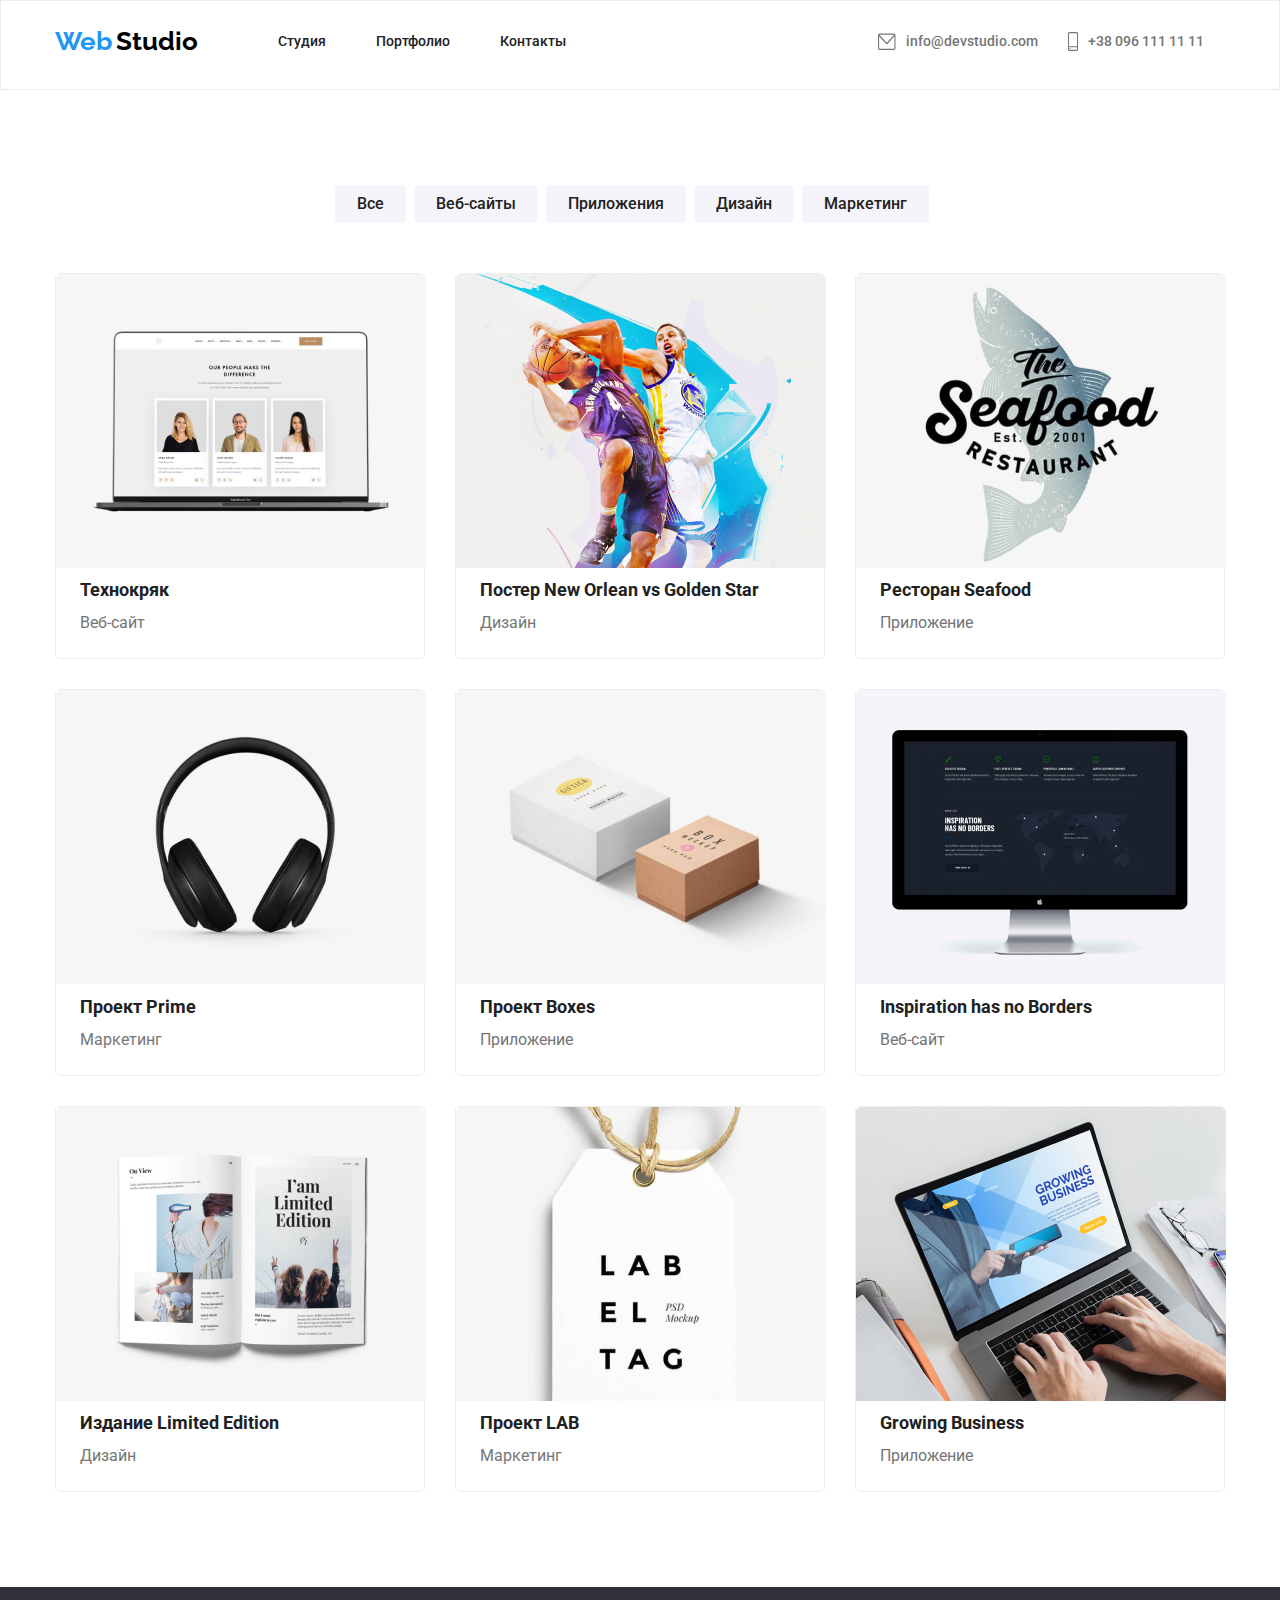
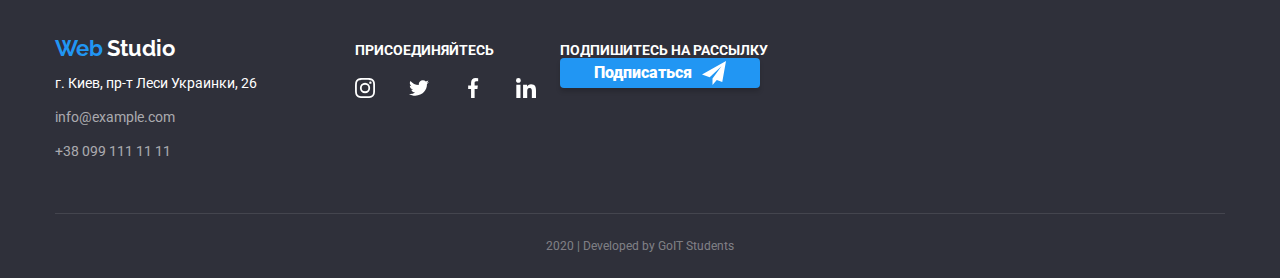
==== portfolio.html @ 8c5c44bc "copy" ====
<!DOCTYPE html>
<html lang="en">
  <head>
    <meta charset="UTF-8" />
    <meta name="viewport" content="width=device-width, initial-scale=1.0" />
    <title>Portfolio</title>
    <link
      rel="stylesheet"
      href="https://fonts.googleapis.com/css2?family=Raleway:wght@700&family=Roboto:wght@400;500;700;900&display=swap"
    />
    <link rel="stylesheet" href="css/normalize.css" />
    <link rel="stylesheet" href="css/portfolio.css" />
  </head>
  <body>
    <header>
      <div class="header-container">
        <section class="header-section">
          <h2 class="invisible-item">Web studio</h2>
          <div class="section-nav-container">
            <div class="logo-container">
              <a class="logo-item" href="/"
                ><span class="color-web">Web</span>
                <span class="color-studio">Studio</span></a
              >
            </div>
            <nav>
              <div class="nav-container">
                <div class="nav-container-item">
                  <ul class="nav-list">
                    <li class="nav-item"><a href="index.html">Студия</a></li>
                    <li class="nav-item">
                      <a href="portfolio.html">Портфолио</a>
                    </li>
                    <li class="nav-item"><a href="#">Контакты</a></li>
                  </ul>
                </div>
                <div class="adress-item-container">
                  <ul class="adress-list">
                    <li class="adress-item">
                      <img src="images/envelope.svg" alt="ticket" />
                      <div class="number-site-container">
                        <a class="number-site" href="mailto:info@devstudio.com"
                          >info@devstudio.com</a
                        >
                      </div>
                    </li>
                    <li class="adress-item">
                      <img src="images/smartphone.svg" alt="telephone" />
                      <div class="number-site-container">
                        <a class="number-site" href="tel:+380961111111"
                          >+38 096 111 11 11</a
                        >
                      </div>
                    </li>
                  </ul>
                </div>
              </div>
            </nav>
          </div>
        </section>
      </div>
    </header>
    <main>
      <section class="navigation-section">
        <h2 class="invisible-item">Навигация</h2>
        <div class="navigation-container">
          <ul class="navigtion-list">
            <li class="navigation-item item-position"><a href="">Все</a></li>
            <li class="navigation-item item-position">
              <a href="">Веб-сайты</a>
            </li>
            <li class="navigation-item item-position">
              <a href="">Приложения</a>
            </li>
            <li class="navigation-item item-position"><a href="">Дизайн</a></li>
            <li class="navigation-item item-position">
              <a href="">Маркетинг</a>
            </li>
          </ul>
        </div>
      </section>
      <div class="main-item-container">
        <ul class="main-list">
          <li class="main-item">
            <img src="images/tehno.jpg" alt="" />
            <div class="signature">
              <p class="top-signature">Технокряк</p>
              <p class="bot-signature">Веб-сайт</p>
            </div>
          </li>
          <li class="main-item">
            <img src="images/basketball.jpg" alt="" />
            <div class="signature">
              <p class="top-signature">Постер New Orlean vs Golden Star</p>
              <p class="bot-signature">Дизайн</p>
            </div>
          </li>
          <li class="main-item">
            <img src="images/restaurant.jpg" alt="" />
            <div class="signature">
              <p class="top-signature">Ресторан Seafood</p>
              <p class="bot-signature">Приложение</p>
            </div>
          </li>
          <li class="main-item">
            <img src="images/market.jpg" alt="" />
            <div class="signature">
              <p class="top-signature">Проект Prime</p>
              <p class="bot-signature">Маркетинг</p>
            </div>
          </li>
          <li class="main-item">
            <img src="images/attachment.jpg" alt="" />
            <div class="signature">
              <p class="top-signature">Проект Boxes</p>
              <p class="bot-signature">Приложение</p>
            </div>
          </li>
          <li class="main-item">
            <img src="images/web.jpg" alt="" />
            <div class="signature">
              <p class="top-signature">Inspiration has no Borders</p>
              <p class="bot-signature">Веб-сайт</p>
            </div>
          </li>
          <li class="main-item">
            <img src="images/design.jpg" alt="" />
            <div class="signature">
              <p class="top-signature">Издание Limited Edition</p>
              <p class="bot-signature">Дизайн</p>
            </div>
          </li>
          <li class="main-item">
            <img src="images/lab.jpg" alt="" />
            <div class="signature">
              <p class="top-signature">Проект LAB</p>
              <p class="bot-signature">Маркетинг</p>
            </div>
          </li>
          <li class="main-item">
            <img src="images/image.jpg" alt="" />
            <div class="signature">
              <p class="top-signature">Growing Business</p>
              <p class="bot-signature">Приложение</p>
            </div>
          </li>
        </ul>
      </div>
      <div class="adress-container">
        <section class="adress">
          <h2 class="invisible-item">Адрес</h2>
          <div class="logo-adress-bot-container">
            <a class="logo-item" href="/"
              ><span class="color-web-bot">Web</span>
              <span class="color-studio-white">Studio</span></a
            >
            <address>
              <ul class="adress-list-bottom">
                <li class="adress-item-bottom">
                  <p>г. Киев, пр-т Леси Украинки, 26</p>
                </li>
                <li class="adress-item-bottom">
                  <a class="adress-site-number" href="#">info@example.com</a>
                </li>
                <li class="adress-item-bottom">
                  <a class="adress-site-number" href="tel:+"
                    >+38 099 111 11 11</a
                  >
                </li>
              </ul>
            </address>
          </div>
          <div class="social-network-container">
            <section class="social-network">
              <h2 class="invisible-item">Социальные сети</h2>
              <p>присоединяйтесь</p>
              <ul class="social-network-list-studio">
                <li class="social-item-bottom right-line">
                  <a href="">
                    <img src="images/instagram_2.svg" alt="instagram logo" />
                  </a>
                </li>
                <li class="social-item-bottom right-line">
                  <a href=""
                    ><img src="images/twitter_2.svg" alt="twiter logo"
                  /></a>
                </li>
                <li class="social-item-bottom right-line">
                  <a href="">
                    <img src="images/facebook_2.svg" alt="facebook logo" />
                  </a>
                </li>
                <li class="social-item-bottom right-line">
                  <a href=""><img src="images/linkedin_2.svg" alt="" /></a>
                </li>
              </ul>
            </section>
          </div>
          <div class="mailing-container">
            <section class="mailing">
              <h2 class="invisible-item">Рассылка</h2>
              <p>Подпишитесь на рассылку</p>
              <div class="mailing-site">
                <a class="send-mail" href="">Подписаться</a>
              </div>
            </section>
          </div>
        </section>
      </div>
    </main>
    <footer>
      <p>2020 | Developed by GoIT Students</p>
    </footer>
  </body>
</html>
---- css/portfolio.css ----
* {
  margin: 0;
  padding: 0;
  box-sizing: border-box;
}

:root {
  --footer-color: #2f303a;
  --title-mailing: #2196f3;
}
li {
  list-style-type: none;
}
.invisible-item {
  display: none;
}
.header-container {
  width: 100%;
  border: 1px solid #ececec;
}
.header-section {
  padding-top: 25px;
  padding-bottom: 32px;
}
.section-nav-container {
  width: 1170px;
  margin: auto;
  display: flex;
  align-items: center;
}
.logo-item {
  text-decoration: none;
}
.nav-container {
  display: flex;
}
.nav-container-item {
  width: 295px;
  margin-left: 80px;
}
.nav-list {
  display: flex;
}
.nav-item:not(:last-child) {
  margin-right: 50px;
}
.adress-list {
  display: flex;
  margin-left: 305px;
}
.adress-item {
  display: flex;
  justify-content: center;
}
.adress-item:not(:last-child) {
  margin-right: 30px;
}
.color-web {
  font-family: "Raleway";
  font-style: normal;
  font-weight: bold;
  font-size: 26px;
  line-height: 31px;
  color: var(--title-mailing);
}
.color-studio {
  font-family: "Raleway";
  font-style: normal;
  font-weight: bold;
  font-size: 26px;
  line-height: 31px;
  color: #000000;
}
nav a {
  font-family: "roboto";
  text-decoration: none;
  font-style: normal;
  font-weight: 500;
  font-size: 14px;
  line-height: 16px;
  color: #212121;
}
.number-site-container {
  margin-left: 10px;
}
.number-site {
  color: #757575;
}
.navigation-section {
  padding-top: 95px;
}
.navigation-container {
  width: 610px;
  margin: auto;
}
.navigtion-list {
  display: flex;
}
.navigation-item {
  background-color: #f5f4fa;
  border-radius: 4px;
  padding: 6px 22px 6px 22px;
  margin-bottom: 50px;
}
.item-position:not(:last-child) {
  margin-right: 8px;
}
.main-item-container {
  width: 1200px;
  margin: auto;
  padding-left: 15px;
  padding-right: 15px;
}
.main-list {
  display: flex;
  flex-wrap: wrap;
  margin-bottom: 95px;
}
.main-item {
  width: 370px;
  border: 1px solid #eeeeee;
  border-radius: 5px;
  margin-right: 30px;
}
.signature {
  width: 320px;
  margin: auto;
  margin-bottom: 20px;
}
.main-item:nth-child(3n) {
  margin-right: 0;
}
.main-item:nth-child(n + 4) {
  margin-top: 30px;
}
.navigation-container a {
  font-family: "roboto";
  text-decoration: none;
  font-style: normal;
  font-weight: 500;
  font-size: 16px;
  line-height: 26px;
  color: #212121;
}
.top-signature {
  font-family: "roboto";
  font-style: normal;
  font-weight: 700;
  font-size: 18px;
  line-height: 36px;
  color: #212121;
}
.bot-signature {
  font-family: "roboto";
  font-style: normal;
  font-weight: normal;
  font-size: 16px;
  line-height: 30px;
  color: #757575;
}
.adress-container {
  width: 100%;
  background-color: var(--footer-color);
}
footer {
  background-color: var(--footer-color);
  display: flex;
  justify-content: center;
  padding-top: 20px;
  padding-bottom: 20px;
}
footer p {
  font-family: "roboto";
  font-style: normal;
  font-weight: 400;
  font-size: 12px;
  line-height: 24px;
  color: rgba(255, 255, 255, 0.4);
}
.adress-container {
  width: 100%;
  background-color: var(--footer-color);
}
.adress {
  background-color: var(--footer-color);
  width: 1170px;
  display: flex;
  margin: auto;
  border-bottom: 1px solid rgba(255, 255, 255, 0.1);
  padding-bottom: 30px;
}
.logo-adress-bot-container {
  margin-top: 48px;
}
.adress-list-bottom {
  width: 230px;
  flex-direction: column;
  justify-content: center;
  margin-top: 10px;
}
.adress-item-bottom:not(:first-child) {
  margin-top: 10px;
}
.social-network-container {
  width: 205px;
  margin-top: 55px;
  margin-left: 70px;
}
.social-network-list-studio {
  display: flex;
  margin-top: 20px;
}
.social-item-bottom {
  width: 44px;
  height: 44px;
  justify-content: center;
}
.right-line:not(:last-child) {
  margin-right: 10px;
}

.color-web-bot {
  font-family: "Raleway";
  font-style: normal;
  font-weight: bold;
  font-size: 22px;
  line-height: 26px;
  color: var(--title-mailing);
}
.mailing-site {
  width: 200px;
  box-shadow: 0px 4px 4px rgba(0, 0, 0, 0.15);
  background-color: var(--title-mailing);
  border-radius: 4px;
  display: flex;
  justify-content: center;
  align-items: center;
}
.mailing-container {
  width: 570px;
  display: flex;
  margin-top: 55px;
  margin-bottom: 95px;
}
.mailing-site::after {
  width: 24px;
  height: 24px;
  background-image: url(../images/icon_send.svg);
  background-size: contain;
  content: "";
  margin-left: 10px;
}

.color-studio-white {
  font-family: "Raleway";
  font-style: normal;
  font-weight: bold;
  font-size: 22px;
  line-height: 26px;
  color: #ffffff;
}
address p {
  font-family: "roboto";
  font-style: normal;
  font-weight: normal;
  font-size: 14px;
  line-height: 24px;
  color: #ffffff;
}
address a {
  font-family: "roboto";
  text-decoration: none;
  font-style: normal;
  font-weight: normal;
  font-size: 14px;
  line-height: 24px;
  color: rgba(255, 255, 255, 0.6);
}
.social-network p {
  font-family: "roboto";
  font-style: normal;
  font-weight: bold;
  font-size: 14px;
  line-height: 16px;
  text-transform: uppercase;
  color: #ffffff;
}
.mailing p {
  font-family: "roboto";
  font-style: normal;
  font-weight: 700;
  font-size: 14px;
  line-height: 16px;
  text-transform: uppercase;
  color: #ffffff;
}
.send-mail {
  font-family: "roboto";
  text-decoration: none;
  background-color: var(--title-mailing);
  color: #ffffff;
  font-style: 400;
  font-weight: 900;
  font-size: 16px;
  line-height: 30px;
}
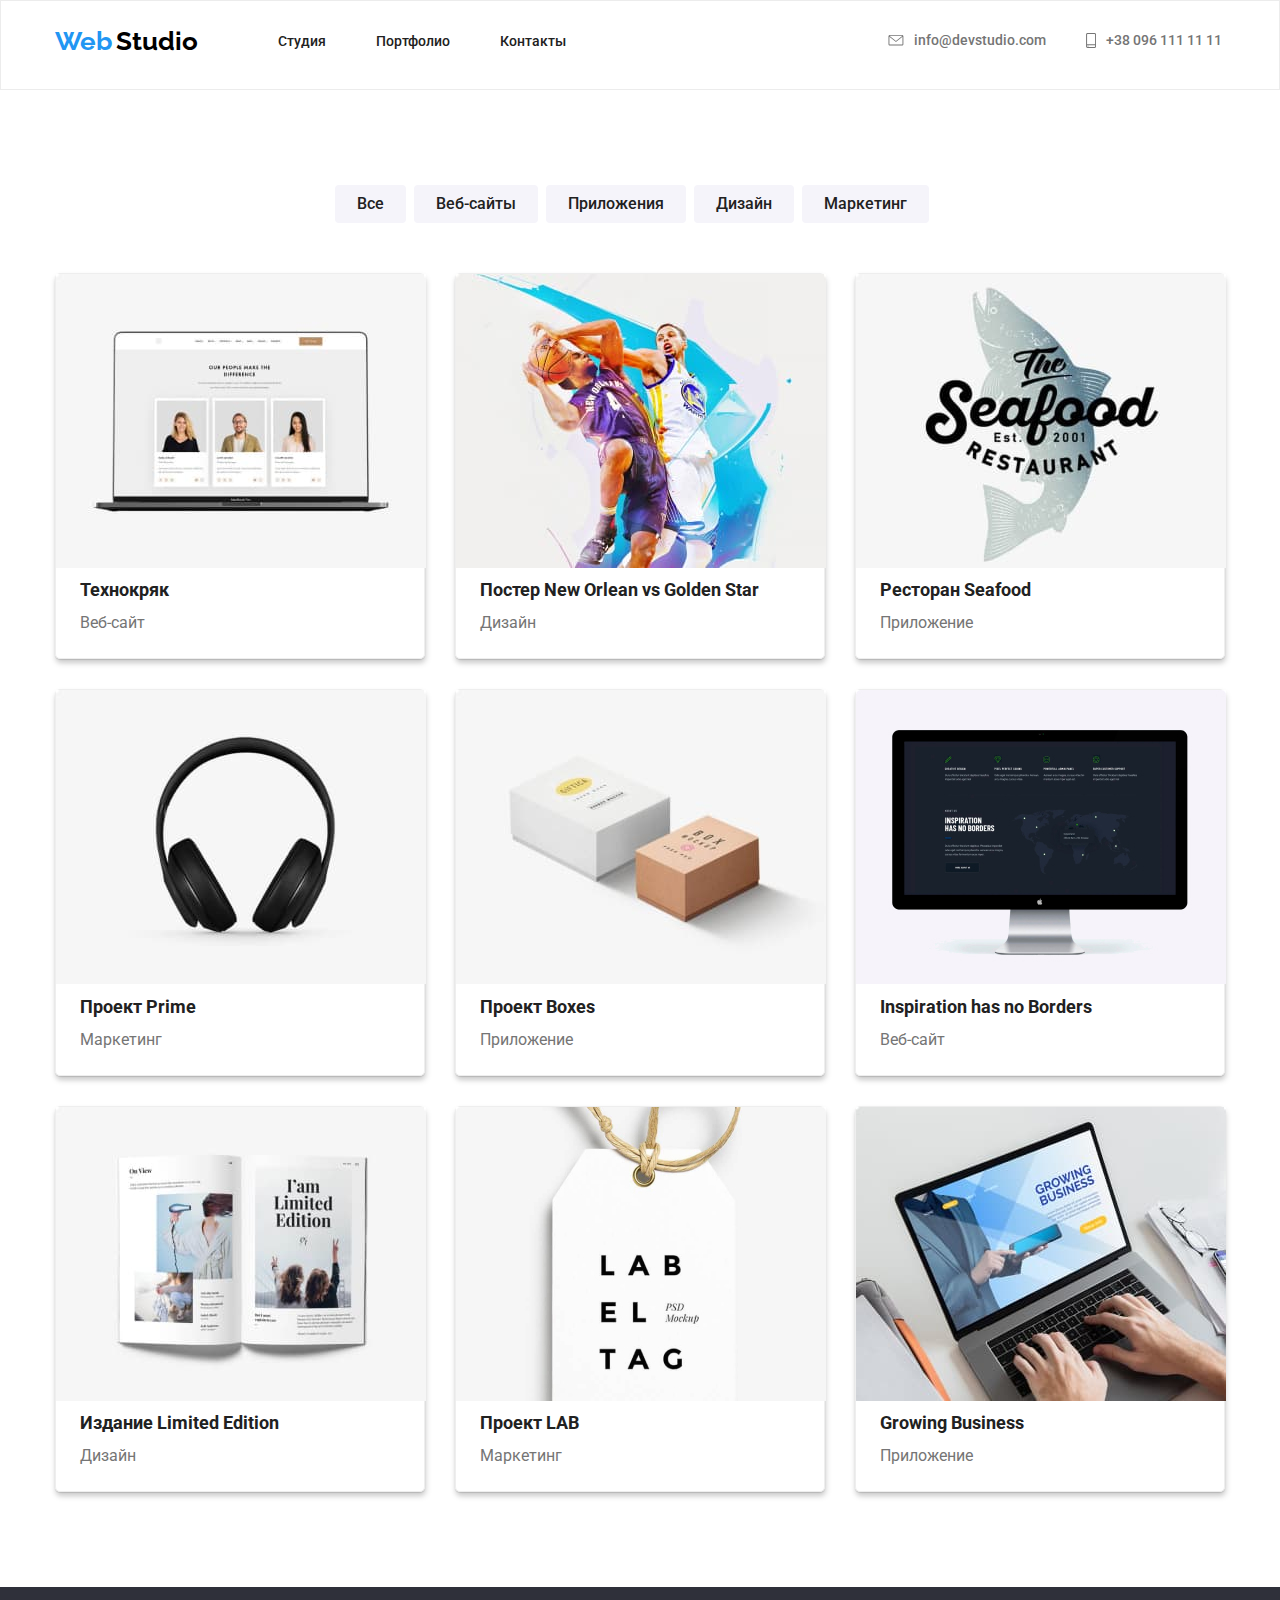
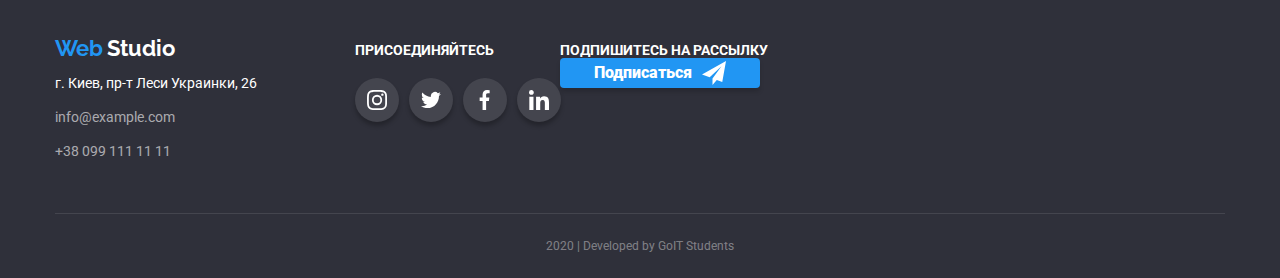
==== commit 7a59f755: "h/w 4" ====
--- a/portfolio.html
+++ b/portfolio.html
@@ -1,215 +1,221 @@
 <!DOCTYPE html>
 <html lang="en">
-  <head>
-    <meta charset="UTF-8" />
-    <meta name="viewport" content="width=device-width, initial-scale=1.0" />
-    <title>Portfolio</title>
-    <link
-      rel="stylesheet"
-      href="https://fonts.googleapis.com/css2?family=Raleway:wght@700&family=Roboto:wght@400;500;700;900&display=swap"
-    />
-    <link rel="stylesheet" href="css/normalize.css" />
-    <link rel="stylesheet" href="css/portfolio.css" />
-  </head>
-  <body>
-    <header>
-      <div class="header-container">
-        <section class="header-section">
-          <h2 class="invisible-item">Web studio</h2>
-          <div class="section-nav-container">
-            <div class="logo-container">
-              <a class="logo-item" href="/"
-                ><span class="color-web">Web</span>
-                <span class="color-studio">Studio</span></a
-              >
+
+<head>
+  <meta charset="UTF-8" />
+  <meta name="viewport" content="width=device-width, initial-scale=1.0" />
+  <title>Portfolio</title>
+  <link rel="stylesheet"
+    href="https://fonts.googleapis.com/css2?family=Raleway:wght@700&family=Roboto:wght@400;500;700;900&display=swap" />
+  <link rel="stylesheet" href="css/normalize.css" />
+  <link rel="stylesheet" href="css/portfolio.css" />
+</head>
+
+<body>
+  <header>
+    <div class="header-container">
+      <section class="header-section">
+        <h2 class="invisible-item">Web studio</h2>
+        <div class="section-nav-container">
+          <div class="logo-container">
+            <a class="logo-item" href="/"><span class="color-web">Web</span>
+              <span class="color-studio">Studio</span></a>
+          </div>
+          <nav>
+            <div class="nav-container">
+              <div class="nav-container-item">
+                <ul class="nav-list">
+                  <li class="nav-item"><a href="index.html">Студия</a></li>
+                  <li class="nav-item">
+                    <a href="portfolio.html">Портфолио</a>
+                  </li>
+                  <li class="nav-item"><a href="#">Контакты</a></li>
+                </ul>
+              </div>
+              <div class="adress-item-container">
+                <ul class="adress-list">
+                  <li class="adress-item">
+                    <div class="number-site-container">
+                      <a class="number-site" href="mailto:info@devstudio.com">
+                        <svg class="icon-letter">
+                          <use href="./images/icon-sprite.svg#icon-envelope">
+                        </svg>
+                        info@devstudio.com</a>
+                    </div>
+                  </li>
+                  <li class="adress-item">
+                    <div class="number-site-container">
+                      <a class="number-site" href="tel:+380961111111">
+                        <svg class="icon-smartfone">
+                          <use href="./images/icon-sprite.svg#icon-smartphone"></use>
+                        </svg>
+                        +38 096 111 11 11</a>
+                    </div>
+                  </li>
+                </ul>
+              </div>
             </div>
-            <nav>
-              <div class="nav-container">
-                <div class="nav-container-item">
-                  <ul class="nav-list">
-                    <li class="nav-item"><a href="index.html">Студия</a></li>
-                    <li class="nav-item">
-                      <a href="portfolio.html">Портфолио</a>
-                    </li>
-                    <li class="nav-item"><a href="#">Контакты</a></li>
-                  </ul>
-                </div>
-                <div class="adress-item-container">
-                  <ul class="adress-list">
-                    <li class="adress-item">
-                      <img src="images/envelope.svg" alt="ticket" />
-                      <div class="number-site-container">
-                        <a class="number-site" href="mailto:info@devstudio.com"
-                          >info@devstudio.com</a
-                        >
-                      </div>
-                    </li>
-                    <li class="adress-item">
-                      <img src="images/smartphone.svg" alt="telephone" />
-                      <div class="number-site-container">
-                        <a class="number-site" href="tel:+380961111111"
-                          >+38 096 111 11 11</a
-                        >
-                      </div>
-                    </li>
-                  </ul>
-                </div>
-              </div>
-            </nav>
-          </div>
-        </section>
-      </div>
-    </header>
-    <main>
-      <section class="navigation-section">
-        <h2 class="invisible-item">Навигация</h2>
-        <div class="navigation-container">
-          <ul class="navigtion-list">
-            <li class="navigation-item item-position"><a href="">Все</a></li>
-            <li class="navigation-item item-position">
-              <a href="">Веб-сайты</a>
-            </li>
-            <li class="navigation-item item-position">
-              <a href="">Приложения</a>
-            </li>
-            <li class="navigation-item item-position"><a href="">Дизайн</a></li>
-            <li class="navigation-item item-position">
-              <a href="">Маркетинг</a>
-            </li>
-          </ul>
+          </nav>
         </div>
       </section>
-      <div class="main-item-container">
-        <ul class="main-list">
-          <li class="main-item">
-            <img src="images/tehno.jpg" alt="" />
-            <div class="signature">
-              <p class="top-signature">Технокряк</p>
-              <p class="bot-signature">Веб-сайт</p>
-            </div>
+    </div>
+  </header>
+  <main>
+    <section class="navigation-section">
+      <h2 class="invisible-item">Навигация</h2>
+      <div class="navigation-container">
+        <ul class="navigtion-list">
+          <li class="navigation-item item-position"><a href="">Все</a></li>
+          <li class="navigation-item item-position">
+            <a href="">Веб-сайты</a>
           </li>
-          <li class="main-item">
-            <img src="images/basketball.jpg" alt="" />
-            <div class="signature">
-              <p class="top-signature">Постер New Orlean vs Golden Star</p>
-              <p class="bot-signature">Дизайн</p>
-            </div>
+          <li class="navigation-item item-position">
+            <a href="">Приложения</a>
           </li>
-          <li class="main-item">
-            <img src="images/restaurant.jpg" alt="" />
-            <div class="signature">
-              <p class="top-signature">Ресторан Seafood</p>
-              <p class="bot-signature">Приложение</p>
-            </div>
-          </li>
-          <li class="main-item">
-            <img src="images/market.jpg" alt="" />
-            <div class="signature">
-              <p class="top-signature">Проект Prime</p>
-              <p class="bot-signature">Маркетинг</p>
-            </div>
-          </li>
-          <li class="main-item">
-            <img src="images/attachment.jpg" alt="" />
-            <div class="signature">
-              <p class="top-signature">Проект Boxes</p>
-              <p class="bot-signature">Приложение</p>
-            </div>
-          </li>
-          <li class="main-item">
-            <img src="images/web.jpg" alt="" />
-            <div class="signature">
-              <p class="top-signature">Inspiration has no Borders</p>
-              <p class="bot-signature">Веб-сайт</p>
-            </div>
-          </li>
-          <li class="main-item">
-            <img src="images/design.jpg" alt="" />
-            <div class="signature">
-              <p class="top-signature">Издание Limited Edition</p>
-              <p class="bot-signature">Дизайн</p>
-            </div>
-          </li>
-          <li class="main-item">
-            <img src="images/lab.jpg" alt="" />
-            <div class="signature">
-              <p class="top-signature">Проект LAB</p>
-              <p class="bot-signature">Маркетинг</p>
-            </div>
-          </li>
-          <li class="main-item">
-            <img src="images/image.jpg" alt="" />
-            <div class="signature">
-              <p class="top-signature">Growing Business</p>
-              <p class="bot-signature">Приложение</p>
-            </div>
+          <li class="navigation-item item-position"><a href="">Дизайн</a></li>
+          <li class="navigation-item item-position">
+            <a href="">Маркетинг</a>
           </li>
         </ul>
       </div>
-      <div class="adress-container">
-        <section class="adress">
-          <h2 class="invisible-item">Адрес</h2>
-          <div class="logo-adress-bot-container">
-            <a class="logo-item" href="/"
-              ><span class="color-web-bot">Web</span>
-              <span class="color-studio-white">Studio</span></a
-            >
-            <address>
-              <ul class="adress-list-bottom">
-                <li class="adress-item-bottom">
-                  <p>г. Киев, пр-т Леси Украинки, 26</p>
-                </li>
-                <li class="adress-item-bottom">
-                  <a class="adress-site-number" href="#">info@example.com</a>
-                </li>
-                <li class="adress-item-bottom">
-                  <a class="adress-site-number" href="tel:+"
-                    >+38 099 111 11 11</a
-                  >
-                </li>
-              </ul>
-            </address>
-          </div>
-          <div class="social-network-container">
-            <section class="social-network">
-              <h2 class="invisible-item">Социальные сети</h2>
-              <p>присоединяйтесь</p>
-              <ul class="social-network-list-studio">
-                <li class="social-item-bottom right-line">
-                  <a href="">
-                    <img src="images/instagram_2.svg" alt="instagram logo" />
-                  </a>
-                </li>
-                <li class="social-item-bottom right-line">
-                  <a href=""
-                    ><img src="images/twitter_2.svg" alt="twiter logo"
-                  /></a>
-                </li>
-                <li class="social-item-bottom right-line">
-                  <a href="">
-                    <img src="images/facebook_2.svg" alt="facebook logo" />
-                  </a>
-                </li>
-                <li class="social-item-bottom right-line">
-                  <a href=""><img src="images/linkedin_2.svg" alt="" /></a>
-                </li>
-              </ul>
-            </section>
-          </div>
-          <div class="mailing-container">
-            <section class="mailing">
-              <h2 class="invisible-item">Рассылка</h2>
-              <p>Подпишитесь на рассылку</p>
-              <div class="mailing-site">
-                <a class="send-mail" href="">Подписаться</a>
-              </div>
-            </section>
-          </div>
-        </section>
-      </div>
-    </main>
-    <footer>
-      <p>2020 | Developed by GoIT Students</p>
-    </footer>
-  </body>
-</html>
+    </section>
+    <div class="main-item-container">
+      <ul class="main-list">
+        <li class="main-item">
+          <img src="images/tehno.jpg" alt="" />
+          <div class="signature">
+            <p class="top-signature">Технокряк</p>
+            <p class="bot-signature">Веб-сайт</p>
+          </div>
+        </li>
+        <li class="main-item">
+          <img src="images/basketball.jpg" alt="" />
+          <div class="signature">
+            <p class="top-signature">Постер New Orlean vs Golden Star</p>
+            <p class="bot-signature">Дизайн</p>
+          </div>
+        </li>
+        <li class="main-item">
+          <img src="images/restaurant.jpg" alt="" />
+          <div class="signature">
+            <p class="top-signature">Ресторан Seafood</p>
+            <p class="bot-signature">Приложение</p>
+          </div>
+        </li>
+        <li class="main-item">
+          <img src="images/market.jpg" alt="" />
+          <div class="signature">
+            <p class="top-signature">Проект Prime</p>
+            <p class="bot-signature">Маркетинг</p>
+          </div>
+        </li>
+        <li class="main-item">
+          <img src="images/attachment.jpg" alt="" />
+          <div class="signature">
+            <p class="top-signature">Проект Boxes</p>
+            <p class="bot-signature">Приложение</p>
+          </div>
+        </li>
+        <li class="main-item">
+          <img src="images/web.jpg" alt="" />
+          <div class="signature">
+            <p class="top-signature">Inspiration has no Borders</p>
+            <p class="bot-signature">Веб-сайт</p>
+          </div>
+        </li>
+        <li class="main-item">
+          <img src="images/design.jpg" alt="" />
+          <div class="signature">
+            <p class="top-signature">Издание Limited Edition</p>
+            <p class="bot-signature">Дизайн</p>
+          </div>
+        </li>
+        <li class="main-item">
+          <img src="images/lab.jpg" alt="" />
+          <div class="signature">
+            <p class="top-signature">Проект LAB</p>
+            <p class="bot-signature">Маркетинг</p>
+          </div>
+        </li>
+        <li class="main-item">
+          <img src="images/image.jpg" alt="" />
+          <div class="signature">
+            <p class="top-signature">Growing Business</p>
+            <p class="bot-signature">Приложение</p>
+          </div>
+        </li>
+      </ul>
+    </div>
+    <div class="adress-container">
+      <section class="adress">
+        <h2 class="invisible-item">Адрес</h2>
+        <div class="logo-adress-bot-container">
+          <a class="logo-item" href="/"><span class="color-web-bot">Web</span>
+            <span class="color-studio-white">Studio</span></a>
+          <address>
+            <ul class="adress-list-bottom">
+              <li class="adress-item-bottom">
+                <p>г. Киев, пр-т Леси Украинки, 26</p>
+              </li>
+              <li class="adress-item-bottom">
+                <a class="adress-site-number" href="#">info@example.com</a>
+              </li>
+              <li class="adress-item-bottom">
+                <a class="adress-site-number" href="tel:+">+38 099 111 11 11</a>
+              </li>
+            </ul>
+          </address>
+        </div>
+        <div class="social-network-container">
+          <section class="social-network">
+            <h2 class="invisible-item">Социальные сети</h2>
+            <p>присоединяйтесь</p>
+            <ul class="social-network-list-studio">
+              <li class="social-item-bottom right-line">
+                <a class="bottom-social-link" href="">
+                  <svg class="bottom-icon">
+                    <use href="./images/icon-sprite.svg#icon-instagram"></use>
+                  </svg>
+                </a>
+              </li>
+              <li class="social-item-bottom right-line">
+                <a class="bottom-social-link" href="">
+                  <svg class="bottom-icon">
+                    <use href="./images/icon-sprite.svg#icon-twitter"></use>
+                  </svg>
+                </a>
+              </li>
+              <li class="social-item-bottom right-line">
+                <a class="bottom-social-link" href="">
+                  <svg class="bottom-icon">
+                    <use href="./images/icon-sprite.svg#icon-facebook"></use>
+                  </svg>
+                </a>
+              </li>
+              <li class="social-item-bottom right-line">
+                <a class="bottom-social-link" href="">
+                  <svg class="bottom-icon">
+                    <use href="./images/icon-sprite.svg#icon-linkedin"></use>
+                  </svg></a>
+              </li>
+            </ul>
+          </section>
+        </div>
+        <div class="mailing-container">
+          <section class="mailing">
+            <h2 class="invisible-item">Рассылка</h2>
+            <p>Подпишитесь на рассылку</p>
+            <div class="mailing-site">
+              <a class="send-mail" href="">Подписаться</a>
+            </div>
+          </section>
+        </div>
+      </section>
+    </div>
+  </main>
+  <footer>
+    <p>2020 | Developed by GoIT Students</p>
+  </footer>
+</body>
+
+</html>--- a/css/portfolio.css
+++ b/css/portfolio.css
@@ -85,6 +85,25 @@
 }
 .number-site {
   color: #757575;
+  display: flex;
+  align-items: center;
+}
+.number-site:hover{
+  color: #2196f3;
+}
+.icon-letter{
+  fill:#757575;
+  width: 16px;
+  height: 11.2px;
+  fill: currentColor;
+  margin-right: 10px;
+}
+.icon-smartfone{
+  width: 10px;
+  height: 15px;
+  fill: currentColor;
+  margin-right: 10px;
+
 }
 .navigation-section {
   padding-top: 95px;
@@ -121,6 +140,8 @@
   border: 1px solid #eeeeee;
   border-radius: 5px;
   margin-right: 30px;
+  box-shadow: 1px 4px 6px rgba(0, 0, 0, 0.16), 0px 4px 4px rgba(0, 0, 0, 0.06), 0px 1px 1px rgba(0, 0, 0, 0.12);
+border-radius: 5px;
 }
 .signature {
   width: 320px;
@@ -205,6 +226,26 @@
   width: 205px;
   margin-top: 55px;
   margin-left: 70px;
+}
+.bottom-social-link{
+  width: 44px;
+  height: 44px;
+  border-radius: 50%;
+  background-color: rgba(255, 255, 255, 0.1);;
+  display: flex;
+  align-items: center;
+  justify-content: center;
+  box-shadow: 0px 4px 4px rgba(0, 0, 0, 0.25);
+  cursor: pointer;
+}
+.bottom-social-link:hover{
+  background-color: var(--title-mailing);
+
+}
+.bottom-icon{
+  width: 20px;
+  height: 20px;
+  fill: #ffffff;
 }
 .social-network-list-studio {
   display: flex;
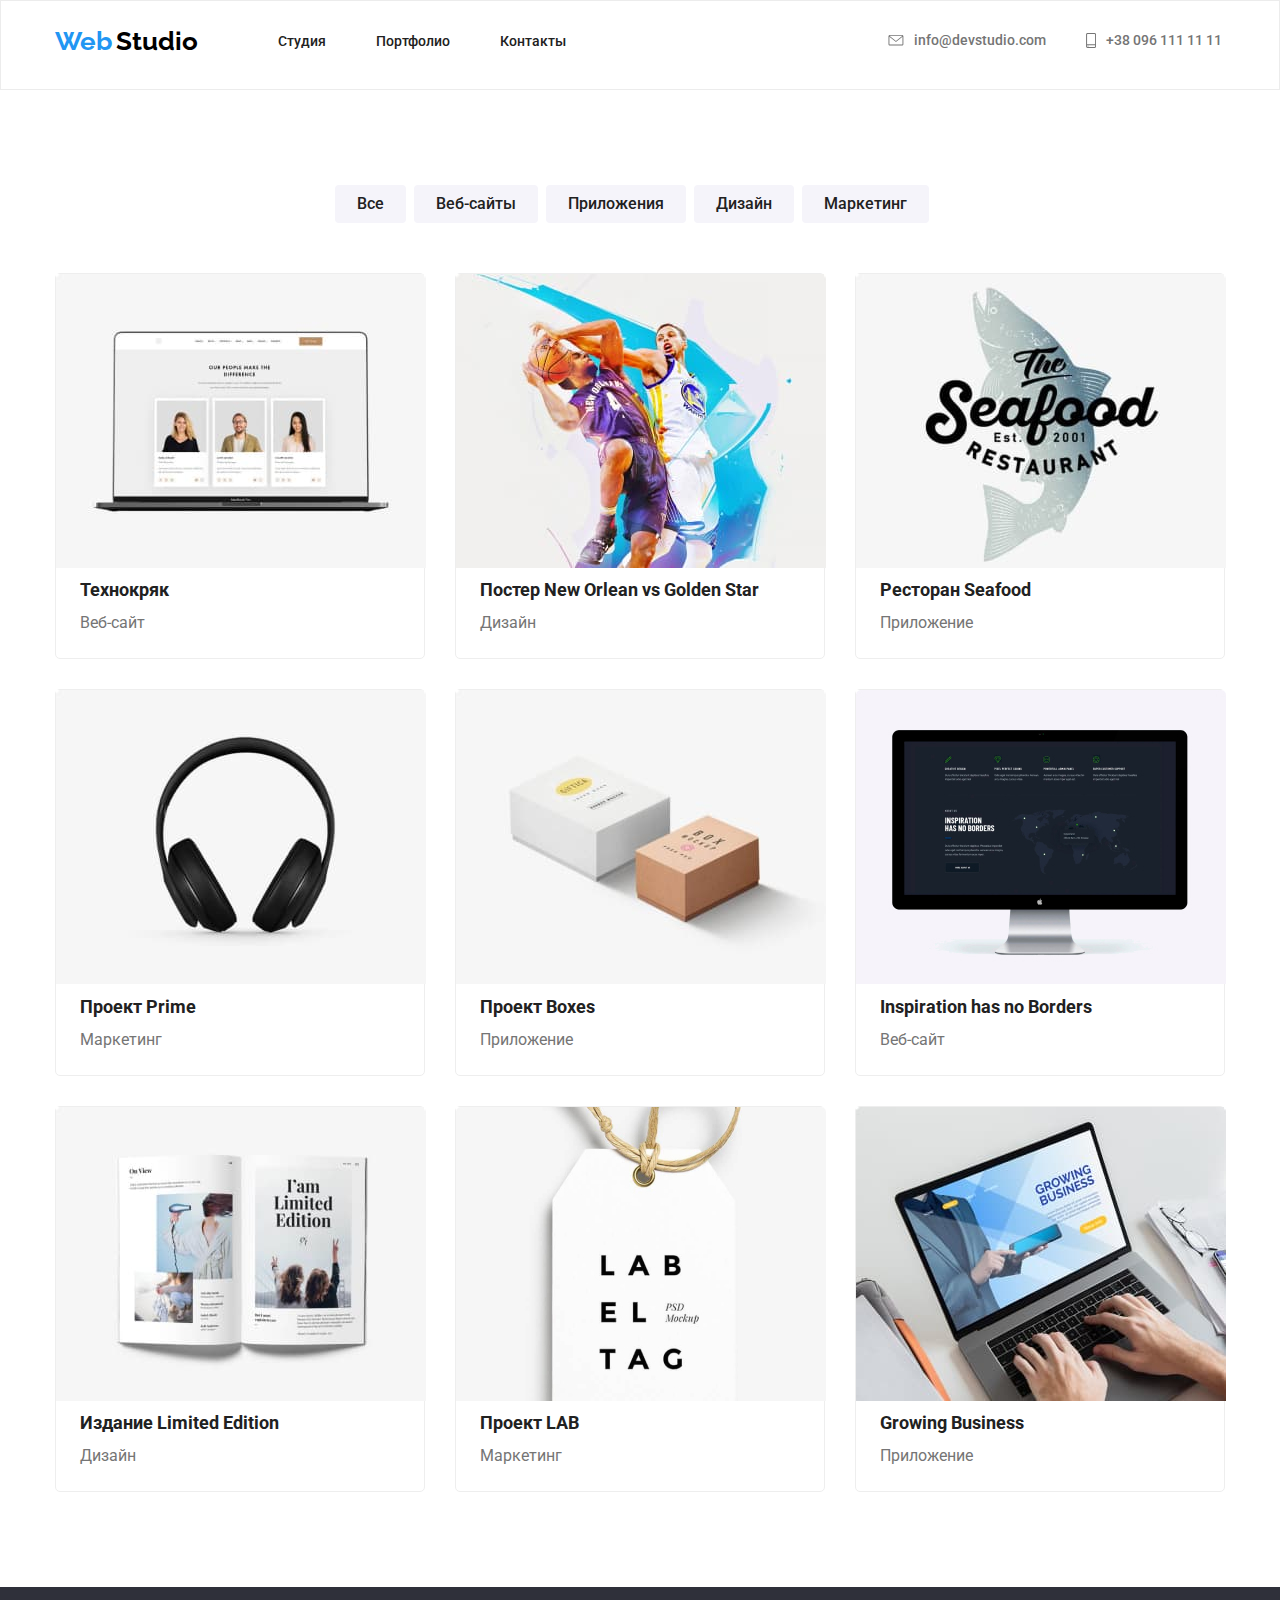
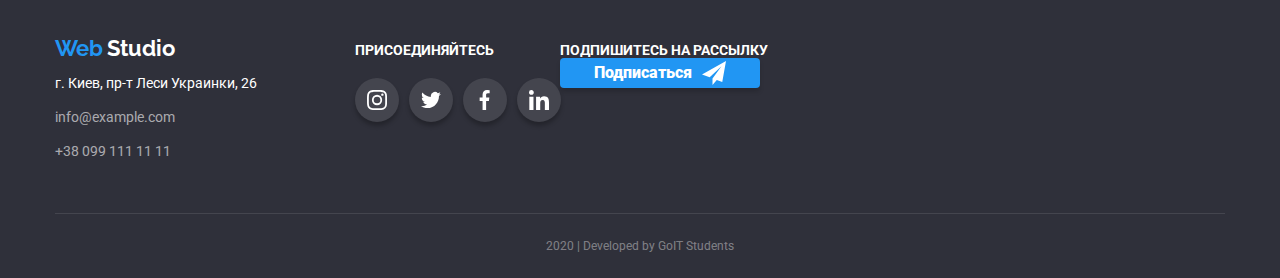
==== commit 2c61c69f: "H/w 4.2" ====
--- a/portfolio.html
+++ b/portfolio.html
@@ -65,16 +65,19 @@
       <h2 class="invisible-item">Навигация</h2>
       <div class="navigation-container">
         <ul class="navigtion-list">
-          <li class="navigation-item item-position"><a href="">Все</a></li>
-          <li class="navigation-item item-position">
-            <a href="">Веб-сайты</a>
-          </li>
-          <li class="navigation-item item-position">
-            <a href="">Приложения</a>
-          </li>
-          <li class="navigation-item item-position"><a href="">Дизайн</a></li>
-          <li class="navigation-item item-position">
-            <a href="">Маркетинг</a>
+          <li class="navigation-item item-position">
+            <a class="navigation-link" href="">Все</a></li>
+          <li class=" navigation-item item-position">
+            <a class="navigation-link" href="">Веб-сайты</a>
+          </li>
+          <li class="navigation-item item-position">
+            <a class="navigation-link" href="">Приложения</a>
+          </li>
+          <li class="navigation-item item-position">
+            <a class="navigation-link" href="">Дизайн</a>
+          </li>
+          <li class="navigation-item item-position">
+            <a class="navigation-link" href="">Маркетинг</a>
           </li>
         </ul>
       </div>
--- a/css/portfolio.css
+++ b/css/portfolio.css
@@ -120,7 +120,16 @@
   border-radius: 4px;
   padding: 6px 22px 6px 22px;
   margin-bottom: 50px;
-}
+  cursor: pointer;
+}
+.navigation-item:hover{
+  background-color: var(--title-mailing);
+
+}
+.navigation-item:hover a{
+  color: #ffffff ;
+}
+
 .item-position:not(:last-child) {
   margin-right: 8px;
 }
@@ -140,6 +149,9 @@
   border: 1px solid #eeeeee;
   border-radius: 5px;
   margin-right: 30px;
+  cursor: pointer;
+}
+.main-item:hover{
   box-shadow: 1px 4px 6px rgba(0, 0, 0, 0.16), 0px 4px 4px rgba(0, 0, 0, 0.06), 0px 1px 1px rgba(0, 0, 0, 0.12);
 border-radius: 5px;
 }
